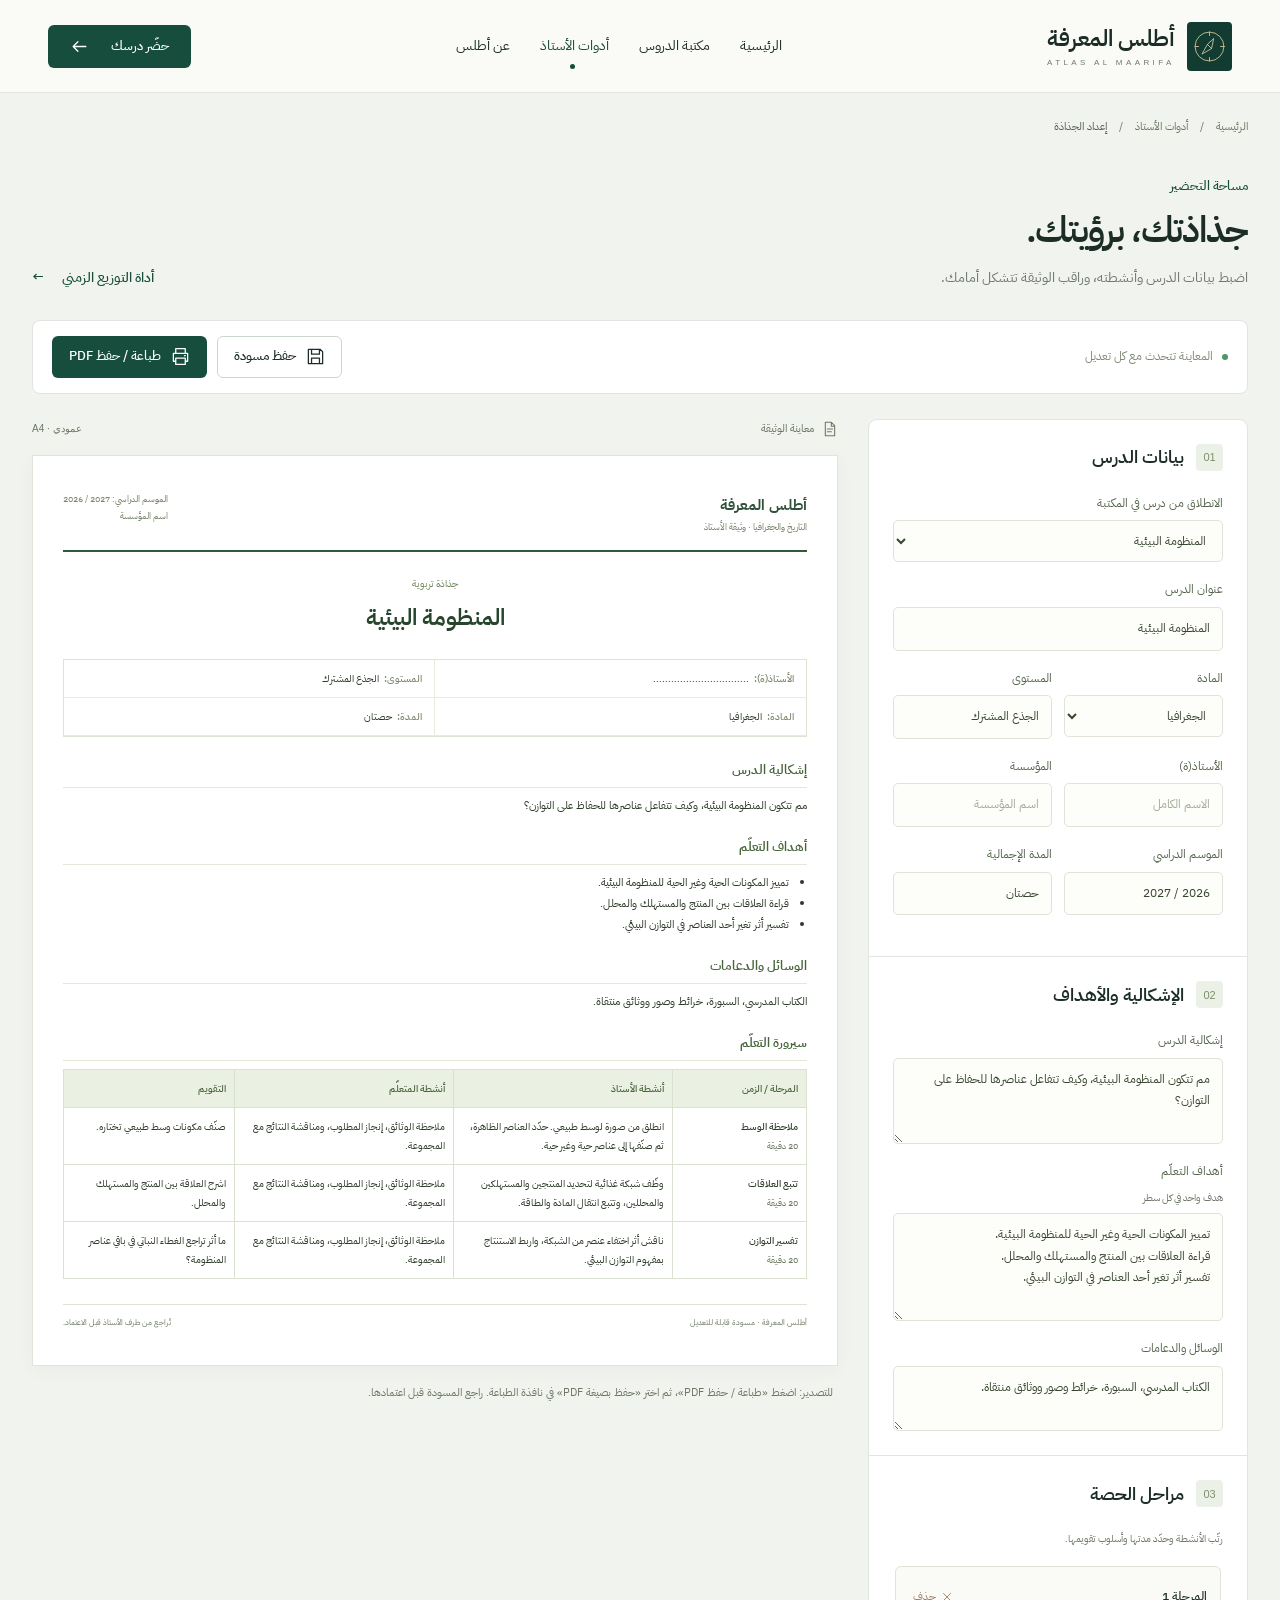
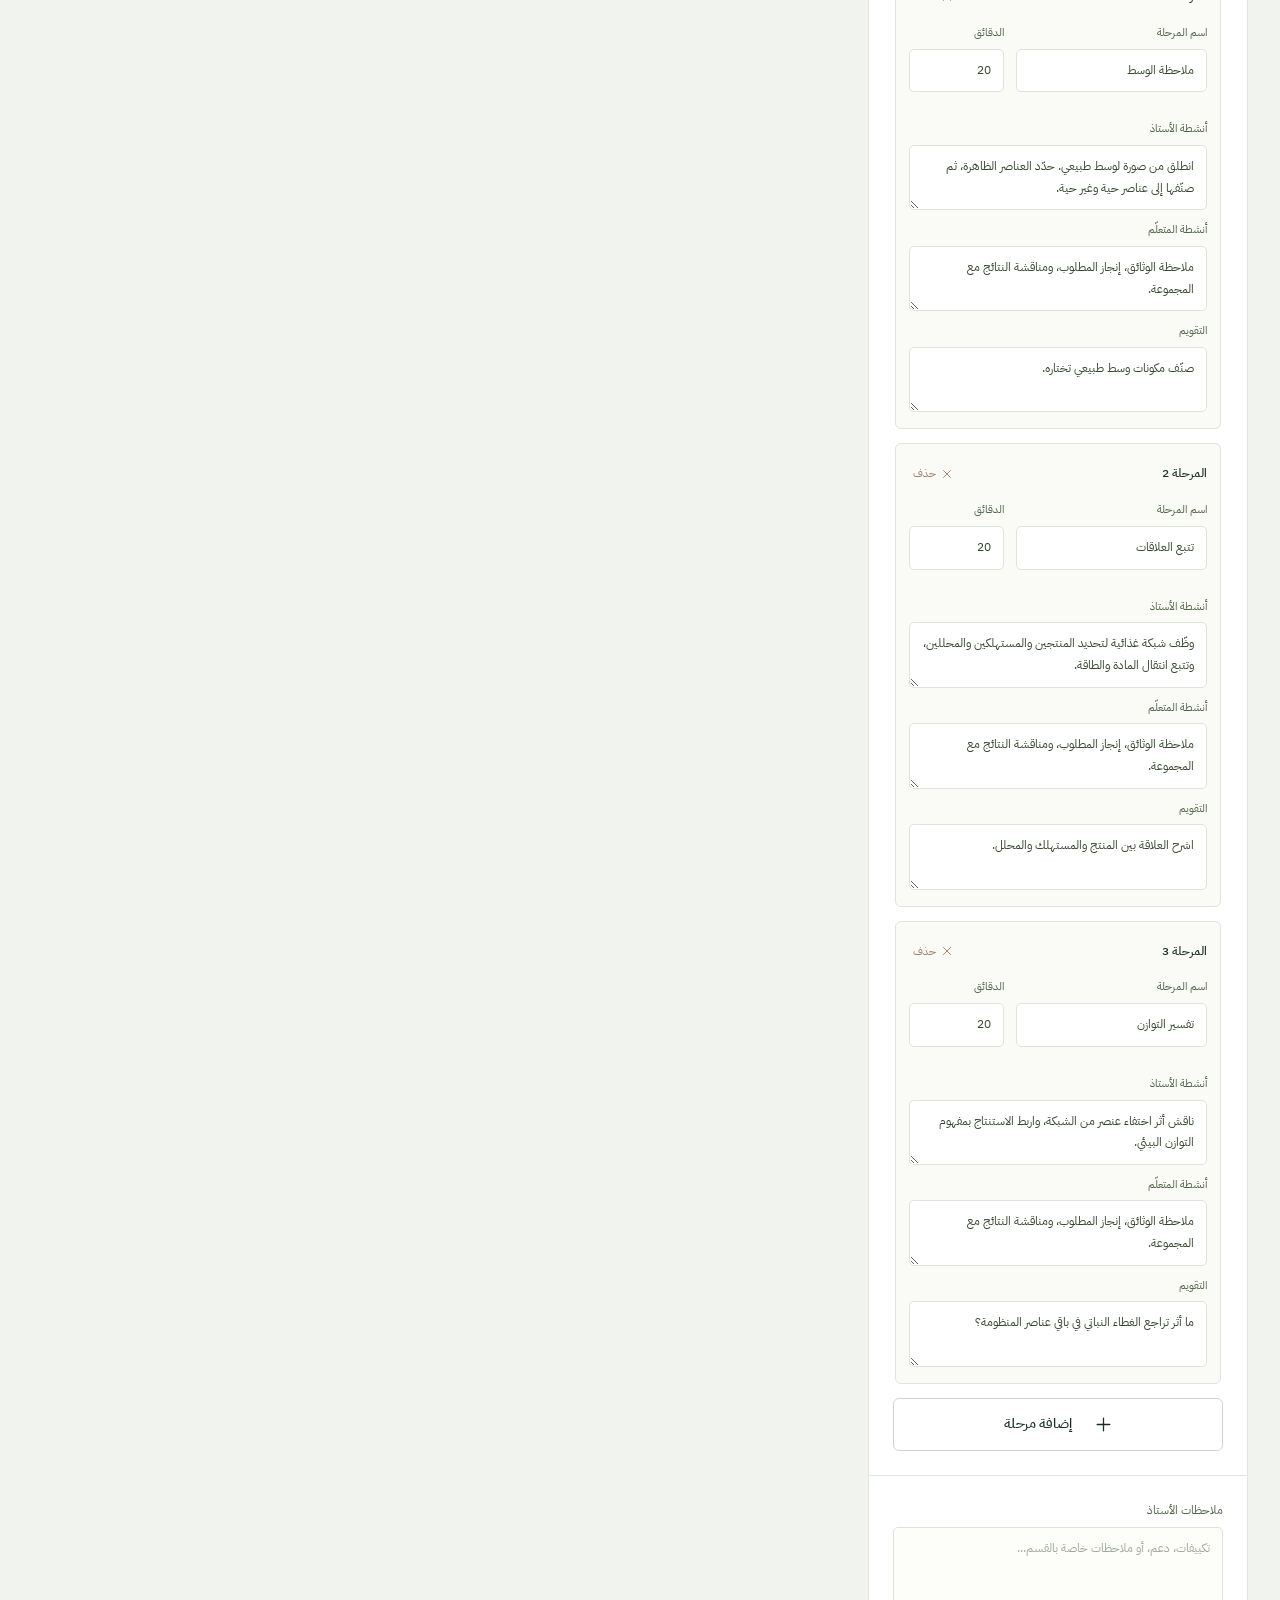
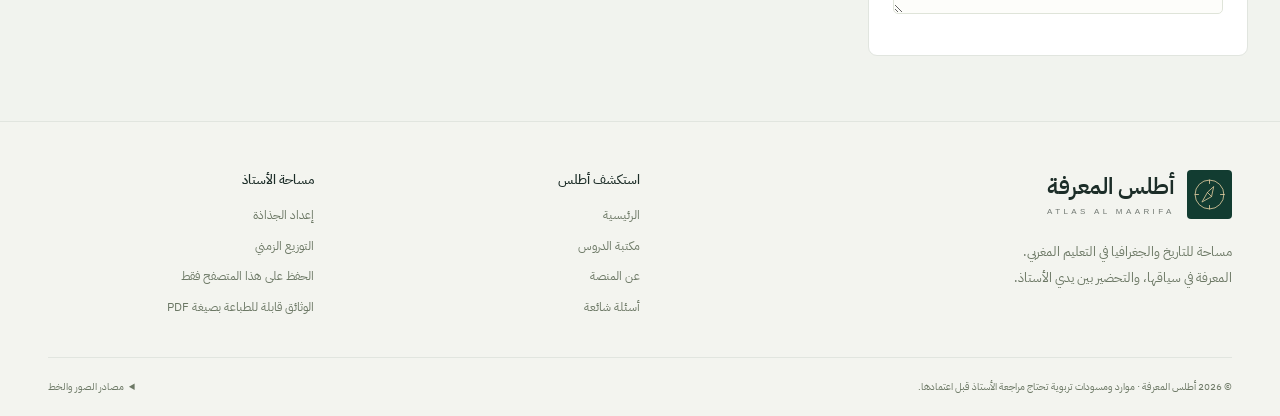
==== atlas-almaarifa/fiche.html @ 3ba86416 "Add Atlas Almaarifa history and geography teaching website Static Arabic (RTL) site for a Moroccan h" ====
<!doctype html><html lang="ar" dir="rtl"><head><meta charset="utf-8"><meta name="viewport" content="width=device-width,initial-scale=1"><title>إعداد الجذاذة — أطلس المعرفة</title><link rel="icon" href="assets/favicon.svg"><link rel="stylesheet" href="styles.css"><script src="data.js" defer></script><script src="app.js" defer></script><script src="studio.js" defer></script></head>
<body data-page="fiche" class="studio-body"><a class="skip-link" href="#main">تجاوز إلى المحتوى</a><header id="siteHeader"></header><main id="main" class="studio-main container">
<nav class="breadcrumbs" aria-label="مسار الصفحة"><a href="index.html">الرئيسية</a><span>/</span><span>أدوات الأستاذ</span><span>/</span><span>إعداد الجذاذة</span></nav>
<div class="studio-heading"><div><p class="eyebrow">مساحة التحضير</p><h1>جذاذتك، برؤيتك.</h1><p>اضبط بيانات الدرس وأنشطته، وراقب الوثيقة تتشكل أمامك.</p></div><a href="schedule.html" class="text-link">أداة التوزيع الزمني <span>←</span></a></div>
<div class="studio-toolbar"><span id="draftStatus"><span class="status-dot"></span> المعاينة تتحدث مع كل تعديل</span><div><button class="button compact outline" id="saveDraft"><svg><use href="assets/icons.svg#save"/></svg>حفظ مسودة</button><button class="button compact primary" id="printButton"><svg><use href="assets/icons.svg#print"/></svg>طباعة / حفظ PDF</button></div></div>
<div class="studio-layout">
<form id="ficheForm" class="editor-panel"><div class="editor-section"><div class="editor-title"><span>01</span><h2>بيانات الدرس</h2></div>
<label>الانطلاق من درس في المكتبة<select name="template" id="templateSelect"><option value="">جذاذة فارغة</option></select></label>
<label>عنوان الدرس<input name="title" required maxlength="180" placeholder="أدخل عنوان الدرس"></label>
<div class="form-columns"><label>المادة<select name="subject"><option>الجغرافيا</option><option>التاريخ</option><option>التربية على المواطنة</option></select></label><label>المستوى<input name="level" value="الجذع المشترك" maxlength="100"></label></div>
<div class="form-columns"><label>الأستاذ(ة)<input name="teacher" placeholder="الاسم الكامل" maxlength="100"></label><label>المؤسسة<input name="school" placeholder="اسم المؤسسة" maxlength="140"></label></div>
<div class="form-columns"><label>الموسم الدراسي<input name="year" value="2026 / 2027" maxlength="40"></label><label>المدة الإجمالية<input name="duration" value="حصتان" maxlength="60"></label></div></div>
<div class="editor-section"><div class="editor-title"><span>02</span><h2>الإشكالية والأهداف</h2></div><label>إشكالية الدرس<textarea name="problem" rows="3" maxlength="1500" placeholder="ما السؤال الذي ينطلق منه الدرس؟"></textarea></label><label>أهداف التعلّم <small>هدف واحد في كل سطر</small><textarea name="objectives" rows="4" maxlength="3000"></textarea></label><label>الوسائل والدعامات<textarea name="materials" rows="2" maxlength="1000">الكتاب المدرسي، السبورة، خرائط وصور ووثائق منتقاة.</textarea></label></div>
<div class="editor-section"><div class="editor-title"><span>03</span><h2>مراحل الحصة</h2></div><p class="field-help">رتّب الأنشطة وحدّد مدتها وأسلوب تقويمها.</p><div id="activitiesEditor"></div><button type="button" class="button outline full-width" id="addActivity"><svg><use href="assets/icons.svg#plus"/></svg>إضافة مرحلة</button></div>
<div class="editor-section"><label>ملاحظات الأستاذ<textarea name="notes" rows="3" maxlength="2000" placeholder="تكييفات، دعم، أو ملاحظات خاصة بالقسم..."></textarea></label><a href="#preview" class="text-link mobile-preview-link">الانتقال إلى المعاينة ↓</a></div>
</form>
<section class="preview-panel" id="preview" aria-label="معاينة الجذاذة"><div class="preview-label"><span><svg><use href="assets/icons.svg#document"/></svg>معاينة الوثيقة</span><b>A4 · عمودي</b></div><div class="paper-wrap"><article class="paper" id="printDocument"></article></div><p class="print-help">للتصدير: اضغط «طباعة / حفظ PDF»، ثم اختر «حفظ بصيغة PDF» في نافذة الطباعة. راجع المسودة قبل اعتمادها.</p></section>
</div></main><footer id="siteFooter"></footer><div id="toast" role="status" aria-live="polite"></div></body></html>
---- atlas-almaarifa/styles.css ----
@font-face{font-family:Plex;src:url("assets/arabic-regular.ttf") format("truetype");font-weight:400;font-display:swap}
@font-face{font-family:Plex;src:url("assets/arabic-medium.ttf") format("truetype");font-weight:500;font-display:swap}
@font-face{font-family:Plex;src:url("assets/arabic-semibold.ttf") format("truetype");font-weight:600;font-display:swap}
@font-face{font-family:Plex;src:url("assets/arabic-bold.ttf") format("truetype");font-weight:700;font-display:swap}
:root{--ink:#1c2d28;--green:#164d3d;--deep:#123c31;--muted:#717872;--line:#e1e5df;--cream:#faf9f5;--mint:#eaf1eb;--gold:#c8ae76;--radius:12px;--font:Plex,Tahoma,sans-serif}
*{box-sizing:border-box}html{scroll-behavior:smooth;scroll-padding-top:100px}body{margin:0;background:var(--cream);color:var(--ink);font-family:var(--font);font-size:16px;line-height:1.8;-webkit-font-smoothing:antialiased}
h1,h2,h3,h4,p,figure{margin:0}h1,h2,h3,h4{font-weight:600}h1{font-size:48px;line-height:1.4;letter-spacing:-1.3px}h2{font-size:38px;line-height:1.45;letter-spacing:-.8px}h3{font-size:23px;line-height:1.55}
a{color:inherit;text-decoration:none}button,input,select,textarea{font:inherit}button,a,input,select,textarea{-webkit-tap-highlight-color:transparent}button{cursor:pointer}button:disabled{opacity:.5;cursor:not-allowed}button{color:inherit}img{max-width:100%;display:block;object-fit:cover}svg{width:22px;height:22px;fill:none;stroke:currentColor;stroke-width:1.6;stroke-linecap:round;stroke-linejoin:round;flex-shrink:0}
:focus-visible{outline:3px solid #bf8c40;outline-offset:4px}[hidden]{display:none!important}::selection{background:#dce8cd;color:var(--ink)}
.container{width:min(1220px,calc(100% - 96px));margin-inline:auto}.section{padding-block:95px}.eyebrow{font-size:13px;font-weight:500;color:var(--green);margin-bottom:16px;display:flex;align-items:center;gap:10px}.small-line{width:26px;height:1px;background:var(--green)}
.muted{color:var(--muted)}.small{font-size:13px}.sr-only{position:absolute;width:1px;height:1px;overflow:hidden;clip:rect(0,0,0,0);white-space:nowrap}
.skip-link{position:fixed;top:-90px;right:12px;padding:12px 25px;background:var(--deep);color:white;z-index:200}.skip-link:focus{top:8px}
.announcement{background:var(--deep);color:#e7ece7;font-size:11px;letter-spacing:.1px}.announcement .container{display:flex;justify-content:space-between;padding-block:7px}
#siteHeader{background:rgba(250,249,245,.98);border-bottom:1px solid var(--line);position:relative;z-index:40}.header-inner{height:92px;display:flex;align-items:center;justify-content:space-between;gap:22px}
.brand{display:inline-flex;align-items:center;gap:12px;flex-shrink:0}.brand-mark{width:45px;height:49px;background:var(--deep);border-radius:4px;display:grid;place-items:center;color:#e1cca0}.brand-mark svg{width:33px;height:33px;stroke-width:1.2}.brand strong{font-size:23px;font-weight:600;display:block;line-height:1.5}.brand small{display:block;font-family:Arial,sans-serif;font-size:8px;letter-spacing:3.4px;font-weight:500;color:var(--muted)}
.nav-links{display:flex;align-items:center;gap:30px;font-size:14px}.nav-links>a{padding-block:33px;position:relative;transition:color .2s}.nav-links>a:hover,.nav-links>a[aria-current=page]{color:var(--green)}.nav-links>a[aria-current=page]:after{content:"";position:absolute;bottom:23px;width:5px;height:5px;right:50%;border-radius:50%;background:var(--green)}
.menu-toggle{display:none;border:0;background:transparent;padding:8px}.header-cta{font-size:13px!important;min-height:43px!important;padding:9px 21px!important}
.button{display:inline-flex;align-items:center;justify-content:center;gap:22px;padding:13px 24px;min-height:53px;border:1px solid transparent;border-radius:6px;font-weight:500;font-size:14px;line-height:1.6;transition:background .2s,transform .2s,border-color .2s}.button svg{width:19px;height:19px}.primary{background:var(--green);color:white}.primary:hover{background:#0e392c;transform:translateY(-2px)}.outline{border-color:#cdd6cd;background:transparent}.outline:hover{background:#ecf0e9;border-color:#7d9c8e}.light-button{background:#f4f0e3;color:var(--deep)}.light-button:hover{background:white}.button-row{display:flex;gap:12px;align-items:center;flex-wrap:wrap}.text-link{display:inline-flex;align-items:center;gap:18px;font-size:14px;font-weight:500;color:var(--green)}.text-link:hover{text-decoration:underline;text-underline-offset:6px}.compact{min-height:42px;padding:9px 16px;font-size:13px;gap:10px}.full-width{width:100%}
.hero{display:grid;grid-template-columns:1fr 1.03fr;gap:66px;align-items:center;padding-top:55px;padding-bottom:70px;min-height:690px}.hero-copy{padding-bottom:14px}.hero h1{font-size:clamp(46px,4.3vw,64px);font-weight:600;line-height:1.35;letter-spacing:-1.6px}.hero h1 span{color:var(--green)}.hero-description{font-size:17px;color:#68716a;line-height:1.95;margin-top:23px;margin-bottom:30px}.hero-topics{display:flex;align-items:center;gap:16px;margin-top:34px;font-size:11px;color:#6e786e}.hero-topics>span{display:flex;gap:6px;align-items:center;white-space:nowrap}.hero-topics svg{width:15px;height:15px}.hero-topics i{height:14px;width:1px;background:#d6dbd2}
.hero-visual{position:relative;min-width:0;margin-bottom:28px;padding-left:12px}.landscape{height:520px;position:relative;border-radius:80px 8px 8px 8px;overflow:hidden;background:#ddc4a2}.landscape>img{width:100%;height:100%;object-position:56% 50%}.landscape:after{content:"";position:absolute;inset:0;background:linear-gradient(0deg,rgba(16,36,30,.8),transparent 60%)}.photo-location{position:absolute;top:25px;right:25px;z-index:1;background:rgba(250,249,245,.9);color:var(--ink);padding:7px 12px;border-radius:4px;font-size:11px;display:flex;gap:7px;align-items:center}.photo-location svg{width:14px;height:14px}.vertical-caption{position:absolute;left:20px;top:95px;writing-mode:vertical-rl;font:9px Arial,sans-serif;letter-spacing:3px;color:#fff;z-index:1}.landscape figcaption{position:absolute;right:30px;bottom:64px;z-index:2;color:white}.landscape figcaption>span{font-size:12px;color:#e4e7d9}.landscape figcaption strong{display:block;font-size:28px;font-weight:500;margin-top:4px}.compass-mark{position:absolute;bottom:95px;left:24px;z-index:2;color:#e3cf9d;opacity:.85}.compass-mark svg{width:54px;height:54px;stroke-width:1}.floating-note{position:absolute;bottom:-34px;left:-22px;z-index:3;display:flex;gap:16px;padding:12px;background:#fff;border:1px solid #e4e5df;border-radius:9px;box-shadow:0 10px 35px #263e2914;transform:rotate(-3deg);transition:transform .25s;direction:ltr}.floating-note:hover{transform:rotate(0)}.floating-note>img{width:105px;height:111px;border-radius:4px}.floating-note>span{direction:rtl;padding:0 4px 0 8px;text-align:right}.floating-note small{font-size:9px;color:var(--muted)}.floating-note strong{display:block;font-size:16px;line-height:1.6;font-weight:500;margin:3px 0}.floating-note b{font-size:10px;font-weight:500;color:var(--green);display:flex;justify-content:space-between;gap:15px}.visual-index{position:absolute;right:0;bottom:-29px;font:9px Arial,sans-serif;letter-spacing:2px;color:#858a7d}
.path-strip{display:grid;grid-template-columns:repeat(3,1fr);border-top:1px solid var(--line);padding-block:29px;margin-bottom:28px}.path-strip>a{display:flex;align-items:center;gap:20px;padding-inline:25px;border-inline-start:1px solid var(--line)}.path-strip>a:first-child{padding-right:0}.path-strip>a:last-child{border:0;padding-left:0}.step-no{font:18px Georgia,serif;color:#91a090}.path-strip strong{display:block;font-size:14px;font-weight:500}.path-strip div>span{display:block;font-size:11px;color:var(--muted);margin-top:3px}.path-strip svg{width:17px;height:17px;margin-right:auto;color:var(--green);transition:transform .2s}.path-strip a:hover svg{transform:translate(-3px,-3px)}
.services-section{background:#f0f2ed;border-block:1px solid #e8ebe3}.section-heading{display:flex;align-items:end;justify-content:space-between;gap:35px;margin-bottom:40px}.section-heading .eyebrow{margin-bottom:12px}.section-intro{font-size:15px;color:var(--muted);max-width:420px;padding-bottom:5px;line-height:1.9}.services-grid{display:grid;grid-template-columns:repeat(3,1fr);gap:22px}.service-card{padding:28px 26px 20px;min-width:0;border-radius:10px;overflow:hidden;border:1px solid #dce3d8;transition:transform .25s,box-shadow .25s;display:flex;flex-direction:column}.service-card:hover{transform:translateY(-5px);box-shadow:0 12px 24px #1d392014}.mint{background:#e4ede3}.sand{background:#f2ecdd;border-color:#e6ddc9}.dark-service{background:#173f34;color:white;border-color:#173f34}.service-top{display:flex;justify-content:space-between;align-items:center;margin-bottom:21px}.icon-tile{width:41px;height:41px;border:1px solid #b8ccbb;border-radius:8px;display:grid;place-items:center}.icon-tile svg{width:21px;height:21px}.sand .icon-tile{border-color:#d7c8ab}.dark-service .icon-tile{border-color:#537369}.service-number{font-size:11px;color:#677b69}.sand .service-number{color:#8c7e5f}.dark-service .service-number{color:#aac1b4}.service-card h3{font-size:23px;margin-bottom:8px}.service-card>p{font-size:13px;color:#637266;line-height:1.95;margin-bottom:26px}.sand>p{color:#81775f}.dark-service>p{color:#bdccc1}
.mini-document,.mini-calendar{background:#fffef9;border-radius:7px 7px 0 0;padding:18px 17px 12px;margin:0 8px;height:188px;box-shadow:0 5px 20px #1c35200c;overflow:hidden;font-size:9px;transform:rotate(-2deg);transform-origin:bottom;transition:transform .3s}.service-card:hover .mini-document,.service-card:hover .mini-calendar{transform:rotate(0)}.mini-doc-head{display:flex;align-items:center;justify-content:space-between;border-bottom:2px solid #2d6150;padding-bottom:10px;margin-bottom:10px}.mini-doc-head b{font-size:11px}.mini-doc-head span{font-size:7px;color:#8b9388}.mini-pills{display:flex;gap:8px;margin:10px 0}.mini-pills i{background:#eff3ec;padding:4px 8px;border-radius:2px;font-style:normal;color:#6c7c6d;flex:1}.mini-table{display:grid;grid-template-columns:1fr 1.5fr .7fr;gap:1px;background:#e4e9e1;border:1px solid #e4e9e1;font-size:7px}.mini-table>*{padding:6px 4px;background:white;font-weight:400}.mini-table>b{background:#eff3ec}.mini-table i:after{content:"";display:block;height:3px;background:#e9ece5;margin-top:4px}.mini-calendar{transform:rotate(2deg);font-size:9px}.mini-calendar>div:first-child{display:flex;justify-content:space-between;border-bottom:1px solid #e9e4d6;padding-bottom:10px;margin-bottom:10px}.mini-calendar>div:first-child span{color:#8c8577}.calendar-columns{display:grid;grid-template-columns:28px 1fr 1fr;gap:5px;font-size:7px;text-align:center}.calendar-columns>*{padding:4px 0;font-style:normal;font-weight:400}.calendar-columns>i{background:#f1eddf;color:#827553;border-radius:3px}.calendar-columns .cal-teal{grid-column:span 2;background:#e4eee3;color:#42714f}.calendar-columns .cal-holiday{grid-column:span 2;background:#eae9e2;color:#7a7b70}.service-link{border-top:1px solid #c4d4c5;margin-top:20px;padding-top:16px;display:flex;align-items:center;justify-content:space-between;font-size:13px;font-weight:500}.sand .service-link{border-color:#d9d0bb}.dark-service .service-link{border-color:#48695a}.circle-arrow{border:1px solid #b8ccba;width:31px;height:31px;border-radius:50%;display:grid;place-items:center;font-size:18px;font-family:Arial,sans-serif}.sand .circle-arrow{border-color:#c9bea2}.dark-service .circle-arrow{border-color:#6a8978}.mini-library{height:188px;position:relative;border-radius:7px;overflow:hidden;margin-inline:4px}.mini-library>img{width:100%;height:100%;filter:brightness(.55)}.mini-library>div{position:absolute;bottom:18px;right:18px}.mini-library small{font-size:9px;color:#eadfc4}.mini-library b{display:block;font-weight:500;font-size:23px;line-height:1.5}
.featured-toolbar,.library-toolbar{display:flex;align-items:center;justify-content:space-between;gap:20px;margin-bottom:28px}.filter-tabs{display:flex;gap:6px;flex-wrap:wrap}.filter-tabs button{background:none;border:1px solid transparent;border-radius:5px;padding:8px 18px;font-size:13px;transition:background .2s}.filter-tabs button:hover{background:#edf0e8}.filter-tabs button.active{background:var(--green);color:white}.lesson-grid{display:grid;grid-template-columns:repeat(3,minmax(0,1fr));gap:25px}.lesson-card{border:1px solid #e0e5dd;border-radius:10px;background:#fff;overflow:hidden;display:flex;flex-direction:column;transition:transform .25s,box-shadow .25s}.lesson-card:hover{transform:translateY(-5px);box-shadow:0 10px 26px #293f2710}.lesson-card-image{height:213px;position:relative;overflow:hidden;background:#d9e2d8}.lesson-card-image img{height:100%;width:100%;transition:transform .6s}.lesson-card:hover img{transform:scale(1.045)}.subject-badge{position:absolute;right:16px;top:16px;font-size:11px;padding:4px 12px;background:#fffdf5;color:var(--green);border-radius:4px}.lesson-card-body{padding:23px 23px 18px;display:flex;flex-direction:column;flex:1}.lesson-card .card-level{font-size:11px;color:#8b9188;display:flex;align-items:center;gap:6px;margin-bottom:8px}.card-level svg{width:13px;height:13px}.lesson-card h3{font-size:21px;line-height:1.5;min-height:63px;font-weight:500}.lesson-card p{color:#7b8278;font-size:13px;line-height:1.9;margin-top:11px;flex:1}.card-bottom{display:flex;align-items:center;justify-content:space-between;border-top:1px solid #edf0e9;margin-top:20px;padding-top:14px;font-size:12px;color:var(--green)}.card-bottom>span:first-child{display:flex;gap:6px;align-items:center;color:#8b9087;font-size:11px}.card-bottom svg{width:15px;height:15px}.card-bottom b{font-weight:500;display:flex;gap:12px;align-items:center}
.about-section{display:grid;grid-template-columns:1fr 1.04fr;gap:80px;align-items:center;border-block:1px solid var(--line);padding-block:65px}.about-image{height:490px;border-radius:8px;overflow:hidden;position:relative}.about-image img{width:100%;height:100%}.about-image:after{position:absolute;inset:0;content:"";background:linear-gradient(0deg,#143b30b3,transparent 50%)}.about-image>span{position:absolute;bottom:25px;right:30px;color:#fff;z-index:1;font-size:22px}.about-copy>p:not(.eyebrow){margin-top:20px;font-size:15px;color:var(--muted);line-height:2;max-width:440px}.about-points{margin-top:24px}.about-points>div{display:flex;gap:20px;align-items:center;border-top:1px solid var(--line);padding:16px 0}.about-points>div:last-child{padding-bottom:0}.about-points>div>span{font:14px Georgia,serif;color:#9aa78f}.about-points p{font-size:12px;color:var(--muted)}.about-points strong{display:block;color:var(--ink);font-weight:500;font-size:14px;margin-bottom:2px}
.faq-section{display:grid;grid-template-columns:.8fr 1.2fr;gap:90px}.faq-section h2{font-size:34px}.faq-section>div>p.muted{margin-top:18px;font-size:14px}.faq-list details{border-bottom:1px solid var(--line)}.faq-list details:first-child{border-top:1px solid var(--line)}.faq-list summary{list-style:none;cursor:pointer;font-size:15px;font-weight:500;padding:21px 0;display:flex;align-items:center;justify-content:space-between;gap:20px}.faq-list summary::-webkit-details-marker{display:none}.faq-list summary>span{font:22px Arial,sans-serif;font-weight:300;color:var(--green);transition:transform .2s}.faq-list details[open] summary>span{transform:rotate(45deg)}.faq-list details>p{font-size:13px;color:var(--muted);padding-bottom:22px;line-height:2}
.closing{position:relative;isolation:isolate;background:var(--deep);border-radius:10px;padding:46px 52px;color:#fff;display:flex;align-items:center;justify-content:space-between;gap:30px;overflow:hidden;margin-bottom:80px}.closing .eyebrow{color:#c5d7bd;font-size:12px;margin-bottom:10px}.closing h2{font-size:32px}.closing p:not(.eyebrow){font-size:14px;color:#bdd0c2;margin-top:9px}.closing .button{flex-shrink:0}.closing-compass{position:absolute;width:300px;height:300px;left:90px;top:-80px;z-index:-1;opacity:.08;stroke-width:.5}
#siteFooter{border-top:1px solid var(--line);padding-top:48px;background:#f3f4ef}.footer-main{display:grid;grid-template-columns:2fr 1fr 1fr;gap:60px;padding-bottom:38px}.footer-main>div:first-child>p{font-size:13px;color:#7b8277;margin-top:18px;max-width:320px;line-height:2}.footer-links{display:flex;flex-direction:column;align-items:flex-start;gap:9px;font-size:12px;color:#747d70}.footer-links h3{font-size:13px;color:var(--ink);margin-bottom:6px;font-weight:500}.footer-links a:hover{color:var(--green);text-decoration:underline}.footer-bottom{display:flex;justify-content:space-between;align-items:start;gap:25px;border-top:1px solid var(--line);padding-block:20px;font-size:10px;color:#8a9184}.credits summary{cursor:pointer}.credits div{display:grid;gap:4px;margin-top:10px}.credits a{text-decoration:underline}.footer-note{max-width:490px}
.breadcrumbs{display:flex;gap:12px;align-items:center;flex-wrap:wrap;font-size:11px;color:#8c9588;padding-block:24px}.breadcrumbs a:hover{color:var(--green)}.breadcrumbs>span:last-child{color:#526452}.library-intro{background:#edf2e9;padding-bottom:45px}.library-intro h1{font-size:44px}.library-intro .section-heading{align-items:center;margin-top:22px;margin-bottom:25px}.library-intro .section-heading p:not(.eyebrow){font-size:15px;color:var(--muted);margin-top:13px}.library-globe{width:115px;height:115px;color:#a3b59c;stroke-width:.6;margin-left:35px}.library-search{display:flex;align-items:center;gap:17px;padding:8px 17px 8px 8px;border:1px solid #d8e0d2;background:white;border-radius:8px;max-width:780px}.library-search>svg{color:#90a08b}.library-search>input{border:0;outline:0;background:none;min-width:0;flex:1;font-size:14px;padding:9px}.library-search:focus-within{border-color:var(--green);box-shadow:0 0 0 3px #164d3d10}.library-search .button{padding:10px 30px;min-height:44px}
.library-content{padding-block:42px 70px}.library-toolbar{border-bottom:1px solid var(--line);padding-bottom:22px;margin-bottom:20px}.level-filter select{padding:8px 12px;background:#fff;border:1px solid var(--line);border-radius:5px;font-size:12px;min-width:170px}.result-meta{display:flex;justify-content:space-between;font-size:11px;color:var(--muted);margin-bottom:22px}.resource-notice{margin-top:38px;padding:20px 23px;background:#eef1e9;border:1px solid #e0e7d8;border-radius:7px;display:flex;gap:15px;font-size:12px;color:#74816b;line-height:2}.resource-notice svg{color:#718863;margin-top:4px}.resource-notice strong{display:block;font-weight:500;color:#4d6543}.empty-state{text-align:center;padding:80px 25px}.empty-state>svg{width:45px;height:45px;color:#9cad91}.empty-state h2{font-size:25px;margin-top:17px}.empty-state p{color:var(--muted);font-size:14px;margin-block:12px 25px}
.lesson-page{padding-bottom:50px}.lesson-hero{display:grid;grid-template-columns:1fr 1fr;gap:60px;align-items:center;padding-block:28px 55px}.lesson-hero h1{font-size:40px;line-height:1.5;margin-block:14px}.lesson-meta{display:flex;gap:12px;flex-wrap:wrap;font-size:12px;color:#77866e}.inline-badge{background:#e8efdf;padding:4px 12px;border-radius:4px;color:var(--green)}.lesson-hero p{font-size:15px;color:var(--muted);line-height:2;margin-bottom:24px}.lesson-cover{position:relative;height:365px}.lesson-cover>img{width:100%;height:100%;border-radius:9px}.lesson-cover figcaption{position:absolute;bottom:14px;left:14px;background:#fff9;border-radius:3px;padding:3px 10px;font-size:10px}.lesson-layout{display:grid;grid-template-columns:245px 1fr;gap:50px;border-top:1px solid var(--line);padding-block:40px}.lesson-sidebar{position:sticky;top:25px;align-self:start;border:1px solid var(--line);border-radius:8px;padding:22px}.lesson-sidebar h3{font-size:15px;margin-bottom:15px}.lesson-sidebar a{display:flex;gap:15px;font-size:12px;color:#76836c;padding-block:10px;border-bottom:1px solid #e8ece3}.lesson-sidebar a:hover{color:var(--green)}.lesson-sidebar a:last-child{border-bottom:0}.lesson-body section{scroll-margin-top:30px;margin-bottom:40px}.lesson-body h2{font-size:25px;margin-bottom:18px}.question-box{padding:25px 30px;background:#eaf0e4;border-radius:7px;font-size:20px;line-height:1.9;font-weight:500}.objectives-list{list-style:none;padding:0;display:grid;gap:12px}.objectives-list li{display:flex;align-items:start;gap:12px;font-size:15px;color:#68785e}.objectives-list svg{width:18px;height:18px;color:var(--green);margin-top:5px}.learning-step{padding:22px 0;border-top:1px solid var(--line);display:flex;gap:22px}.learning-step>span{font:24px Georgia,serif;color:#b7c1aa}.learning-step h3{font-size:18px;margin-bottom:5px}.learning-step p{color:var(--muted);font-size:14px;line-height:2}.assessment-list{padding-right:22px;color:#66755c;line-height:2.5;font-size:14px}.lesson-action{padding:25px;background:#173f34;border-radius:7px;color:#fff;display:flex;align-items:center;justify-content:space-between;gap:20px}.lesson-action h3{font-size:20px}.lesson-action p{font-size:12px;color:#b8cbb5}.related-section{border-top:1px solid var(--line);padding-top:45px}.related-section h2{font-size:29px}
.studio-body{background:#f1f3ee}.studio-body #siteHeader{background:#fafbf7}.studio-main{width:min(1370px,calc(100% - 64px));padding-bottom:65px}.studio-heading{display:flex;justify-content:space-between;align-items:end;gap:30px;margin-block:13px 30px}.studio-heading h1{font-size:36px}.studio-heading p:not(.eyebrow){font-size:14px;color:var(--muted);margin-top:9px}.studio-heading .eyebrow{margin-bottom:8px}.studio-toolbar{display:flex;justify-content:space-between;align-items:center;gap:20px;padding:15px 19px;background:#fff;border:1px solid var(--line);border-radius:8px;margin-bottom:25px}.studio-toolbar>span{font-size:12px;color:#7c8973}.studio-toolbar>div{display:flex;gap:10px}.status-dot{width:6px;height:6px;display:inline-block;background:#4d9767;border-radius:50%;margin-left:6px}.studio-layout{display:grid;grid-template-columns:380px minmax(0,1fr);gap:30px;align-items:start}.editor-panel{background:#fff;border:1px solid var(--line);border-radius:9px;overflow:hidden}.editor-section{padding:24px;border-bottom:1px solid var(--line)}.editor-section:last-child{border:0}.editor-title{display:flex;align-items:center;gap:12px;margin-bottom:22px}.editor-title>span{width:27px;height:27px;background:#ecf1e8;border-radius:4px;color:#7b8f6c;display:grid;place-items:center;font:11px Arial,sans-serif}.editor-title h2{font-size:18px;letter-spacing:0}.editor-panel label{display:flex;flex-direction:column;gap:6px;font-size:12px;color:#53654b;margin-bottom:17px}.editor-panel label:last-child{margin-bottom:0}.editor-panel input,.editor-panel textarea,.editor-panel select{width:100%;padding:10px 12px;background:#fdfdfa;border:1px solid #dfe4d9;border-radius:5px;color:#36452e;font-size:12px;line-height:1.8;outline:0}.editor-panel textarea{resize:vertical;min-height:60px}.editor-panel input:focus,.editor-panel textarea:focus,.editor-panel select:focus{border-color:#7e9d6c;box-shadow:0 0 0 3px #164d3d08}.editor-panel input::placeholder,.editor-panel textarea::placeholder{color:#a1aa99}.editor-panel small{font-size:10px;color:#8c9784;font-weight:400}.form-columns{display:grid;grid-template-columns:1fr 1fr;gap:12px;margin-bottom:17px}.form-columns>label{margin-bottom:0}.field-help{font-size:10px;line-height:1.9;color:#8b9582;margin-bottom:18px}
.activity-editor{padding:16px 13px;border:1px solid #dfe5d8;background:#fafbf7;border-radius:6px;margin-bottom:14px}.activity-editor-head{display:flex;align-items:center;justify-content:space-between;margin-bottom:12px}.activity-editor-head>strong{font-size:12px;font-weight:500}.activity-remove{border:0;background:transparent;color:#a17d69;display:flex;align-items:center;padding:4px;font-size:11px;gap:4px}.activity-remove svg{width:14px;height:14px}.activity-editor label{font-size:11px;margin-bottom:10px}.activity-editor .form-columns{grid-template-columns:1.6fr .8fr}.activity-editor input,.activity-editor textarea{background:white}.preview-panel{min-width:0}.preview-label{display:flex;align-items:center;justify-content:space-between;margin-bottom:16px;font-size:11px;color:#8c9785}.preview-label>span{display:flex;align-items:center;gap:8px}.preview-label svg{width:16px;height:16px}.preview-label b{font:10px Arial,sans-serif;font-weight:400;direction:ltr}.paper-wrap{box-shadow:0 4px 18px #24361e09;border:1px solid #dfe5d8;overflow:auto;background:white}.paper{background:white;padding:35px 30px;min-height:900px;font-size:12px;line-height:1.9;overflow-wrap:anywhere;color:#2c3b28}.paper .paper-header{display:flex;justify-content:space-between;gap:15px;font-size:9px;color:#78866c;border-bottom:2px solid #305b3a;padding-bottom:14px;margin-bottom:22px}.paper-header strong{font-size:15px;color:#315239;display:block}.paper-header span{display:block}.paper .paper-kicker{text-align:center;color:#6f875e;font-size:10px}.paper h2{text-align:center;font-size:23px;line-height:1.6;margin-block:7px 22px;letter-spacing:0;color:#26452c}.paper-info{display:grid;grid-template-columns:1fr 1fr;gap:0;margin-bottom:23px;border:1px solid #dce4d4}.paper-info>div{padding:9px 12px;font-size:10px;display:flex;gap:5px;border-bottom:1px solid #e7ece1}.paper-info>div:nth-child(even){border-right:1px solid #e7ece1}.paper-info b{font-weight:500;color:#7c8a6e;white-space:nowrap}.paper h3{font-size:13px;letter-spacing:0;padding-bottom:7px;border-bottom:1px solid #e3e8da;margin-bottom:8px;color:#47643a}.paper section{margin-bottom:20px}.paper p{font-size:11px;white-space:pre-line}.paper ul{margin-block:0;padding-right:18px;font-size:11px}.paper table{border-collapse:collapse;width:100%;table-layout:fixed;font-size:10px}.paper th,.paper td{border:1px solid #d9e2cf;padding:9px 8px;text-align:right;vertical-align:top;white-space:pre-line;overflow-wrap:anywhere}.paper th{font-weight:500;background:#eaf0e2;color:#47643a}.paper th:first-child{width:18%}.paper th:last-child{width:23%}.paper td strong{font-weight:500;display:block}.paper td small{font-size:9px;color:#91a080}.paper-footer{border-top:1px solid #dce4d3;margin-top:25px;padding-top:10px;color:#96a18b;font-size:8px;display:flex;justify-content:space-between;gap:20px}.print-help{font-size:11px;color:#8c9782;line-height:2;padding:16px 5px}.schedule-summary{background:#e4eddd;border:1px solid #d4e0cb;padding:12px 16px;border-radius:6px;font-size:11px;color:#607551;margin-bottom:15px}.schedule-summary.warning{background:#f4ead6;border-color:#e5d5af;color:#8e6d33}.schedule-paper th:first-child{width:10%}.schedule-paper th:nth-child(2){width:26%}.schedule-paper th:last-child{width:13%}.holiday-row td{background:#f4f2e9;color:#8e896b}.schedule-paper .free-week{color:#9aa28c}.mobile-preview-link{display:none}#toast{position:fixed;bottom:25px;left:50%;transform:translate(-50%,15px);z-index:100;background:var(--deep);color:#fff;font-size:13px;padding:12px 25px;border-radius:7px;max-width:calc(100vw - 35px);box-shadow:0 5px 25px #0002;opacity:0;pointer-events:none;transition:opacity .2s,transform .2s}#toast.show{opacity:1;transform:translate(-50%,0)}
.lesson-card .card-level,.card-bottom>span:first-child,.result-meta,.footer-bottom,.footer-main>div:first-child>p,.footer-links,.editor-panel small,.field-help,.print-help,.preview-label,.breadcrumbs{color:#6c7865}
.lesson-card p{color:#68735f}.paper-footer,.paper td small,.paper .free-week{color:#6e7b62}
@media(min-width:1600px){.hero{gap:100px}.container{max-width:1280px}.studio-main{max-width:1390px}}
@media(max-width:1100px){.container{width:calc(100% - 64px)}.nav-links{gap:20px;font-size:12px}.hero{gap:40px}.hero h1{font-size:49px}.hero-description{font-size:15px}.landscape{height:490px}.hero-topics{gap:9px}.hero-topics>span{font-size:10px}.floating-note{left:-14px}.services-grid{gap:15px}.service-card{padding-inline:21px}.service-card h3{font-size:20px}.service-card>p{font-size:12px}.service-card>p br{display:none}.path-strip>a{padding-inline:16px;gap:13px}.path-strip strong{font-size:13px}.path-strip div>span{font-size:10px}.about-section{gap:45px}.studio-layout{grid-template-columns:340px minmax(0,1fr);gap:22px}.paper{padding-inline:22px}.lesson-hero{gap:35px}.lesson-hero h1{font-size:33px}}
@media(max-width:900px){.header-inner{height:80px}.nav-links{gap:15px}.header-cta{display:none}.hero{gap:30px;min-height:600px;padding-top:45px;padding-bottom:60px}.hero h1{font-size:43px}.hero-description{font-size:14px}.hero .button{padding:12px 16px;gap:12px;font-size:12px}.hero-topics{flex-wrap:wrap}.hero-topics i{display:none}.landscape{height:430px}.landscape figcaption{right:23px;bottom:75px}.landscape figcaption strong{font-size:23px}.compass-mark{display:none}.floating-note{bottom:-24px;left:-10px;padding:10px;gap:11px}.floating-note>img{width:85px;height:100px}.floating-note strong{font-size:14px}.visual-index{display:none}.path-strip{margin-bottom:15px}.path-strip>a{gap:10px}.path-strip div>span{display:none}.path-strip strong{font-size:12px}.section{padding-block:70px}h2{font-size:31px}.section-intro{font-size:13px}.service-card{padding:22px 18px 18px}.service-card h3{font-size:18px}.service-number{font-size:9px}.mini-document,.mini-calendar{margin:0;padding:14px 10px}.mini-library{margin:0}.service-link{font-size:12px}.lesson-grid{gap:18px}.lesson-card-image{height:170px}.lesson-card-body{padding:20px 17px 15px}.lesson-card h3{font-size:18px;min-height:54px}.lesson-card p{font-size:11px}.card-bottom>span:first-child{font-size:10px}.card-bottom b{font-size:11px;gap:7px}.featured-toolbar>.small{display:none}.about-image{height:460px}.about-copy>p:not(.eyebrow){font-size:13px}.faq-section{gap:45px}.faq-list summary{font-size:13px}.closing{padding:35px}.closing h2{font-size:28px}.closing p:not(.eyebrow){font-size:12px}.closing .button{font-size:12px;padding:12px 18px;gap:15px}.studio-layout{grid-template-columns:1fr}.editor-panel{display:grid;grid-template-columns:1fr 1fr;align-items:start}.editor-section:nth-child(2){border-right:1px solid var(--line)}.preview-panel{margin-top:10px}.paper-wrap{max-width:790px;margin-inline:auto}.paper{min-height:1000px;padding:40px}.preview-label{max-width:790px;margin-inline:auto}.mobile-preview-link{display:inline-flex;font-size:12px}.lesson-layout{grid-template-columns:200px 1fr;gap:30px}.lesson-hero h1{font-size:30px}.lesson-cover{height:315px}.lesson-action{flex-direction:column;align-items:start}.footer-main{gap:35px}}
@media(max-width:680px){.container,.studio-main{width:calc(100% - 40px)}.announcement .container{justify-content:center;font-size:10px;padding-block:6px}.announcement .container>span:last-child{display:none}.header-inner{height:76px;gap:15px}.brand-mark{width:38px;height:42px}.brand-mark svg{width:29px;height:29px}.brand{gap:10px}.brand strong{font-size:21px}.brand small{font-size:7px;letter-spacing:3px}.menu-toggle{display:flex}.nav-links{position:absolute;right:0;left:0;top:100%;background:#faf9f5;box-shadow:0 15px 25px #233e2412;border-bottom:1px solid var(--line);padding:15px 20px;display:none;flex-direction:column;align-items:stretch;gap:0}.nav-links.open{display:flex}.nav-links>a{padding:12px;font-size:14px;border-radius:5px}.nav-links>a:hover{background:#edf1e7}.nav-links>a[aria-current=page]:after{right:auto;left:12px;bottom:23px}.hero{display:flex;flex-direction:column;gap:40px;padding-block:40px 55px;align-items:stretch}.hero-copy{padding:0}.hero .eyebrow{font-size:12px;margin-bottom:17px}.hero h1{font-size:48px;line-height:1.36;letter-spacing:-1.1px}.hero-description{font-size:15px;line-height:1.95;margin-top:20px;margin-bottom:26px}.hero .button{min-height:50px;padding:12px 19px;font-size:13px;gap:17px}.hero-topics{gap:19px;margin-top:25px}.hero-topics>span{font-size:10px;gap:5px}.hero-visual{padding:0;margin-bottom:25px}.landscape{height:390px;border-radius:65px 7px 7px 7px}.landscape>img{object-position:50% 65%}.landscape figcaption{bottom:60px}.landscape figcaption strong{font-size:26px}.vertical-caption{font-size:8px;left:15px}.photo-location{top:20px;right:20px;font-size:10px;padding:6px 10px}.floating-note{left:13px;bottom:-31px;gap:13px;padding:11px;transform:rotate(-3deg)}.floating-note>img{width:85px;height:96px}.floating-note strong{font-size:14px}.floating-note small{font-size:8px}.floating-note b{font-size:9px}.path-strip{grid-template-columns:1fr;padding:0;margin-bottom:30px}.path-strip>a{padding:19px 0!important;border-inline-start:0;border-bottom:1px solid var(--line);gap:20px}.path-strip>a:last-child{border-bottom:1px solid var(--line)}.path-strip strong{font-size:14px}.path-strip div>span{display:block;font-size:11px}.step-no{font-size:16px}.path-strip svg{width:18px;height:18px}.section{padding-block:55px}h2{font-size:30px;letter-spacing:-.5px}.section-heading{align-items:start;flex-direction:column;gap:20px;margin-bottom:30px}.section-heading .eyebrow{font-size:12px;margin-bottom:10px}.section-intro{font-size:14px}.services-grid{grid-template-columns:1fr;gap:20px}.service-card{padding:26px 26px 20px}.service-top{margin-bottom:18px}.service-card h3{font-size:25px}.service-card>p{font-size:14px;margin-bottom:22px}.service-number{font-size:11px}.mini-document,.mini-calendar{max-width:300px;width:95%;margin-inline:auto;height:190px;padding:18px}.mini-library{height:190px;max-width:300px;width:95%;margin-inline:auto}.service-link{font-size:14px}.mini-doc-head b{font-size:12px}.mini-table{font-size:8px}.featured-toolbar{margin-bottom:25px}.filter-tabs{gap:3px}.filter-tabs button{padding:7px 14px;font-size:12px}.lesson-grid{grid-template-columns:1fr;gap:24px}.lesson-card-image{height:225px}.lesson-card-body{padding:23px}.lesson-card h3{font-size:24px;min-height:0}.lesson-card p{font-size:14px}.card-level{font-size:12px!important}.card-bottom b{font-size:13px;gap:15px}.card-bottom>span:first-child{font-size:11px}.about-section{grid-template-columns:1fr;gap:35px;padding-block:0 40px;border-top:0}.about-image{height:330px;order:2}.about-copy{order:1}.about-copy>p:not(.eyebrow){font-size:14px}.about-points{margin-top:25px}.about-points p{font-size:12px}.about-image>span{font-size:24px;bottom:25px;right:25px}.faq-section{grid-template-columns:1fr;gap:25px}.faq-section h2{font-size:30px}.faq-section>div>p.muted{margin-top:10px;font-size:13px}.faq-list summary{font-size:14px;padding:19px 0}.faq-list details>p{font-size:13px}.closing{flex-direction:column;align-items:start;padding:32px 27px;margin-bottom:50px;gap:24px}.closing h2{font-size:27px}.closing p:not(.eyebrow){font-size:13px;line-height:1.9}.closing .button{font-size:13px;min-height:48px;padding-inline:22px}.closing-compass{left:-70px;top:40px;width:230px;height:230px}#siteFooter{padding-top:35px}.footer-main{grid-template-columns:1fr 1fr;gap:30px}.footer-main>div:first-child{grid-column:span 2}.footer-main>div:first-child>p{font-size:12px;max-width:310px}.footer-bottom{flex-direction:column;gap:13px;font-size:10px}.desktop-only{display:none}.breadcrumbs{font-size:10px;gap:8px;padding-block:20px}.library-intro{padding-bottom:30px}.library-intro .section-heading{margin-top:10px;gap:0}.library-intro h1{font-size:34px}.library-intro .section-heading p:not(.eyebrow){font-size:13px}.library-globe{display:none}.library-search{gap:10px;padding:6px 12px 6px 6px}.library-search>svg{width:18px;height:18px}.library-search>input{font-size:12px;padding:7px 0}.library-search .button{padding:9px 16px;min-height:40px;font-size:12px}.library-content{padding-top:30px;padding-bottom:40px}.library-toolbar{flex-direction:column;align-items:stretch;gap:15px;padding-bottom:18px}.level-filter select{width:100%;padding:11px}.library-toolbar .filter-tabs button{padding:7px 11px}.result-meta{font-size:10px}.resource-notice{font-size:11px;padding:18px;gap:10px}.resource-notice svg{width:18px;height:18px}.lesson-hero{grid-template-columns:1fr;gap:30px;padding-top:12px;padding-bottom:32px}.lesson-hero h1{font-size:34px;margin-block:18px}.lesson-hero p{font-size:14px}.lesson-cover{height:260px}.lesson-layout{display:flex;flex-direction:column;gap:30px;padding-top:25px}.lesson-sidebar{position:static;padding:15px 20px}.lesson-sidebar h3{margin-bottom:5px;font-size:13px}.lesson-sidebar nav{display:flex;flex-wrap:wrap;gap:0 15px}.lesson-sidebar a{border:0;font-size:11px;gap:7px}.lesson-body h2{font-size:24px}.question-box{font-size:18px;padding:23px}.objectives-list li{font-size:14px}.learning-step{gap:16px}.learning-step p{font-size:13px}.assessment-list{font-size:13px;line-height:2.1}.assessment-list li{padding-block:5px}.related-section h2{font-size:27px}.studio-heading{display:block;margin-top:10px}.studio-heading h1{font-size:32px}.studio-heading p:not(.eyebrow){font-size:13px}.studio-heading>.text-link{margin-top:17px;font-size:12px}.studio-toolbar{flex-direction:column;align-items:stretch;padding:16px;gap:13px}.studio-toolbar>div{gap:8px;display:grid;grid-template-columns:1fr 1.3fr}.studio-toolbar .button{font-size:11px;padding:10px 9px;gap:7px;white-space:nowrap}.studio-toolbar .button svg{width:16px;height:16px}.studio-toolbar>span{font-size:11px}.editor-panel{display:block}.editor-section{padding:22px}.editor-section:nth-child(2){border-right:0}.editor-panel input,.editor-panel textarea,.editor-panel select{font-size:14px}.editor-panel label{font-size:12px}.activity-editor input,.activity-editor textarea{font-size:12px}.form-columns{gap:10px}.studio-layout{gap:24px}.paper-wrap{overflow-x:auto}.paper{padding:25px 20px;min-width:540px;min-height:780px}.preview-label{font-size:11px}.preview-label:after{content:"اسحب الوثيقة أفقيًا";font-size:9px;color:#9aa78e}.preview-label>b{display:none}.print-help{font-size:10px}.schedule-summary{font-size:11px}.studio-main{padding-bottom:40px}.empty-state{padding:50px 10px}.empty-state h2{font-size:22px}}
@media(max-width:360px){.container,.studio-main{width:calc(100% - 32px)}.hero h1{font-size:43px}.hero .button{font-size:12px;padding-inline:14px;gap:12px}.hero-topics{gap:12px}.filter-tabs button{padding-inline:10px}.form-columns{grid-template-columns:1fr}.service-card h3{font-size:23px}}
@media(prefers-reduced-motion:reduce){html{scroll-behavior:auto}*,*:before,*:after{transition:none!important;animation:none!important}}
@page{size:A4 portrait;margin:12mm}
@media print{
  html,body{background:white!important;font-size:10pt;margin:0!important;padding:0!important;print-color-adjust:exact;-webkit-print-color-adjust:exact}
  body>*:not(main),.studio-main>*:not(.studio-layout),.editor-panel,.preview-label,.print-help,.schedule-summary{display:none!important}
  .studio-main,.studio-layout,.preview-panel,.paper-wrap{display:block!important;margin:0!important;padding:0!important;width:100%!important;max-width:none!important;min-width:0!important;border:0!important;box-shadow:none!important;overflow:visible!important}
  .paper{display:block!important;width:100%;min-width:0;min-height:0;padding:0;margin:0;font-size:10pt}
  .paper h2{font-size:18pt}.paper p,.paper ul{font-size:9pt}.paper th,.paper td{font-size:8pt;padding:7px}.paper h3{font-size:10pt;break-after:avoid}.paper .paper-header{font-size:8pt}
  .paper section{margin-bottom:13px}.paper-info,.paper-header{break-inside:avoid}.paper tr{break-inside:avoid}.paper thead{display:table-header-group}.paper-footer{font-size:7pt}.paper section h3{break-after:avoid}
}
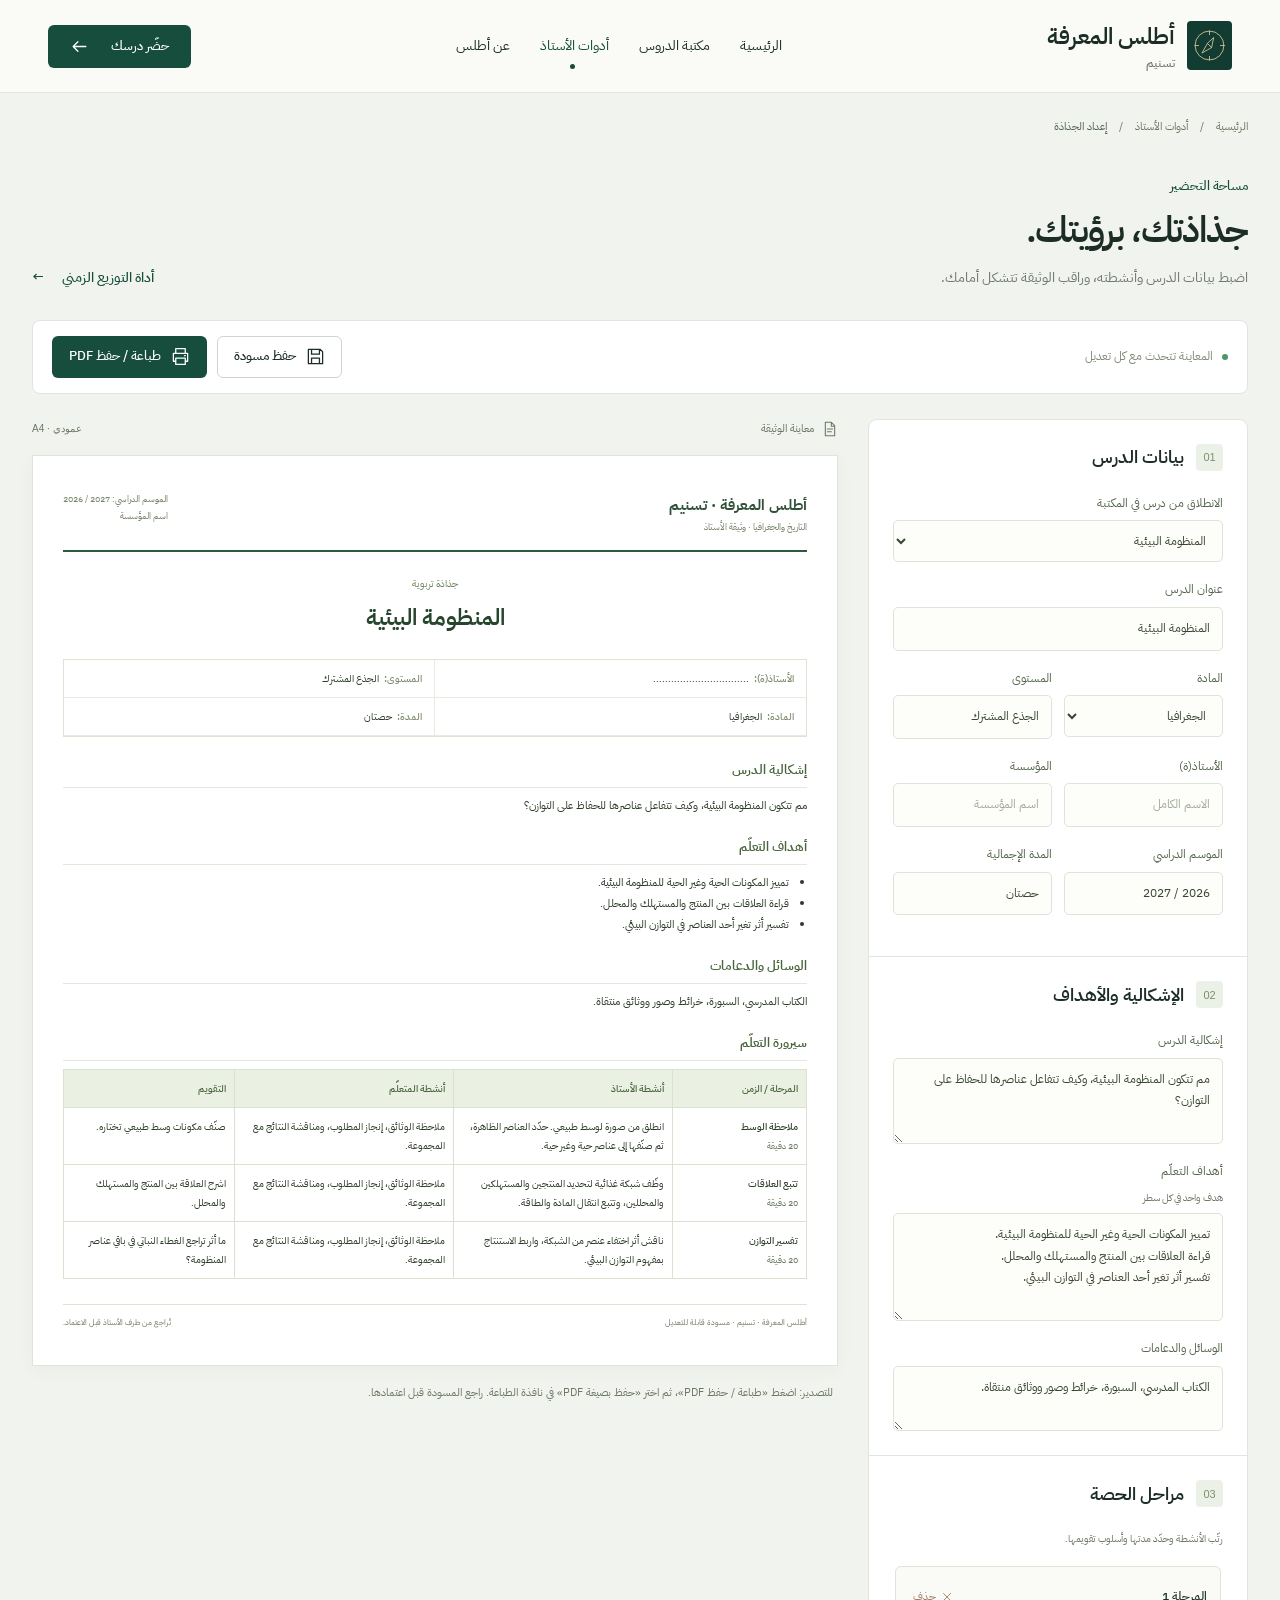
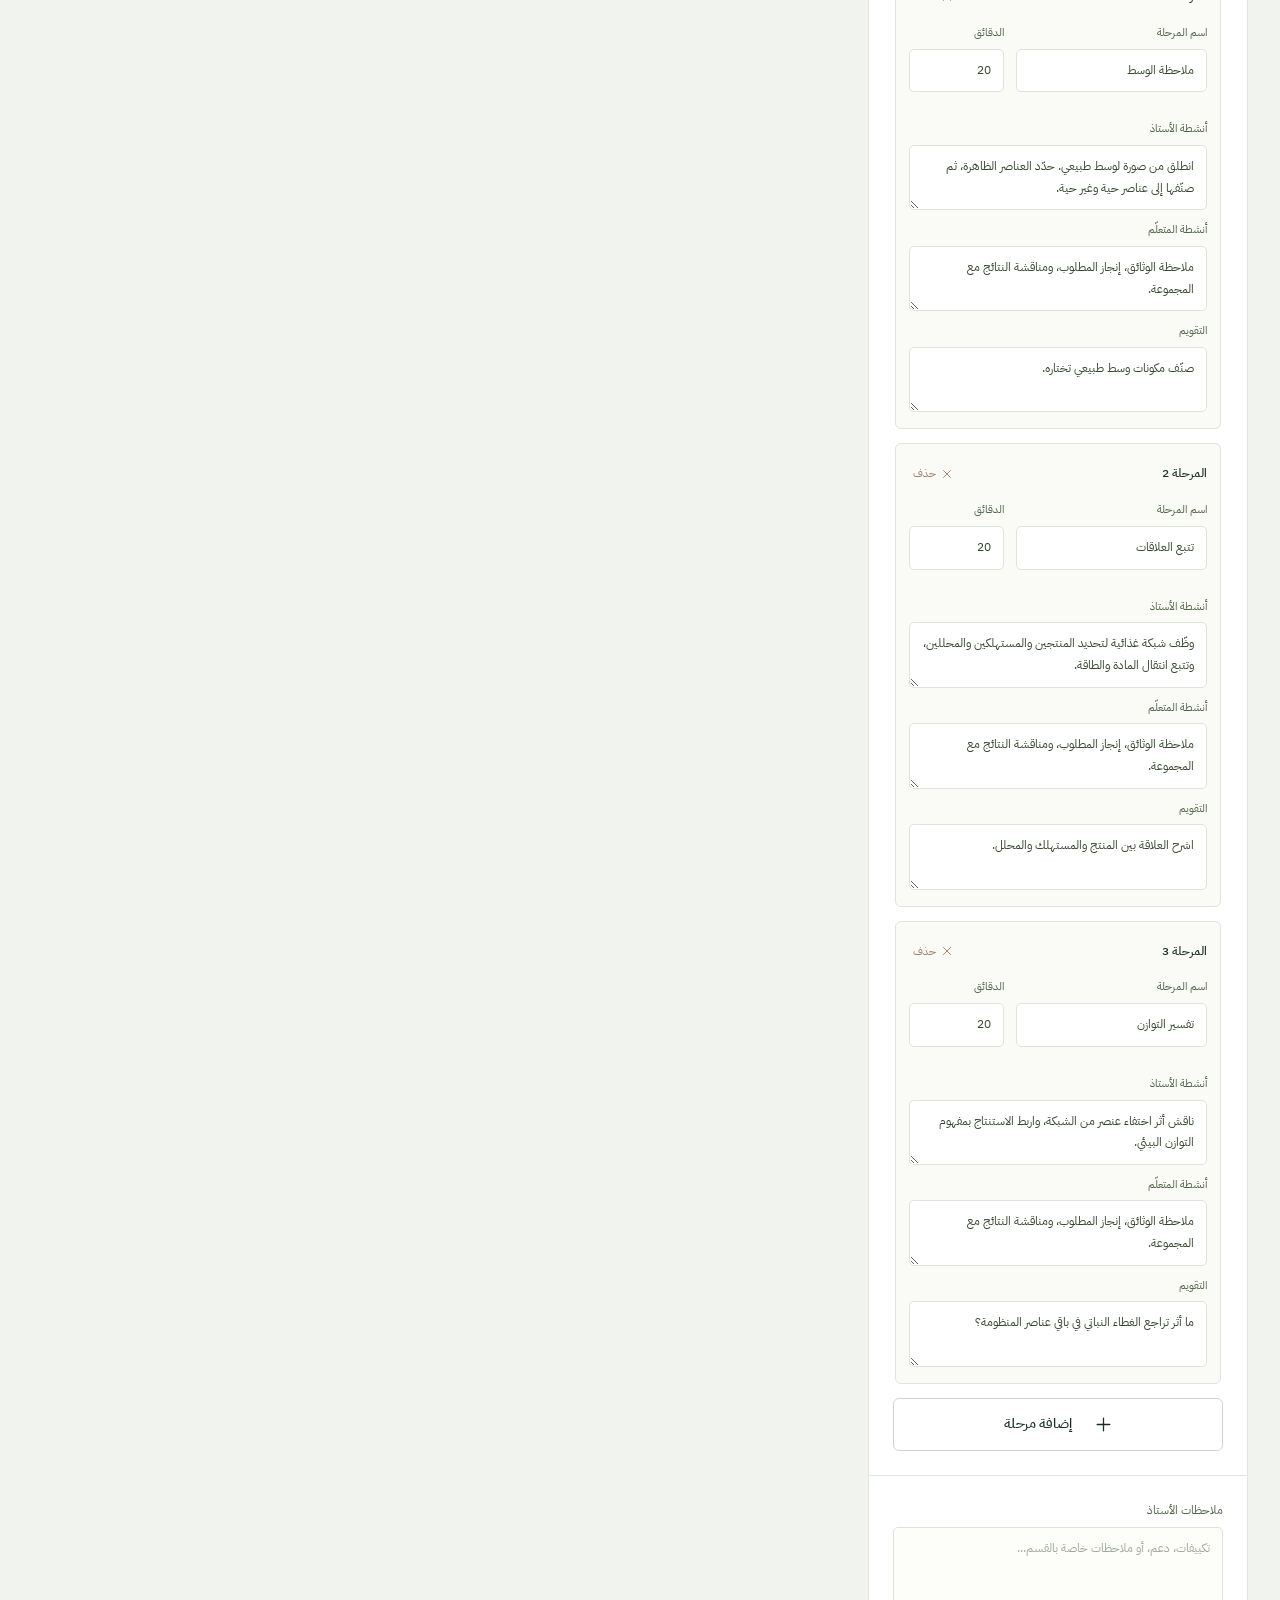
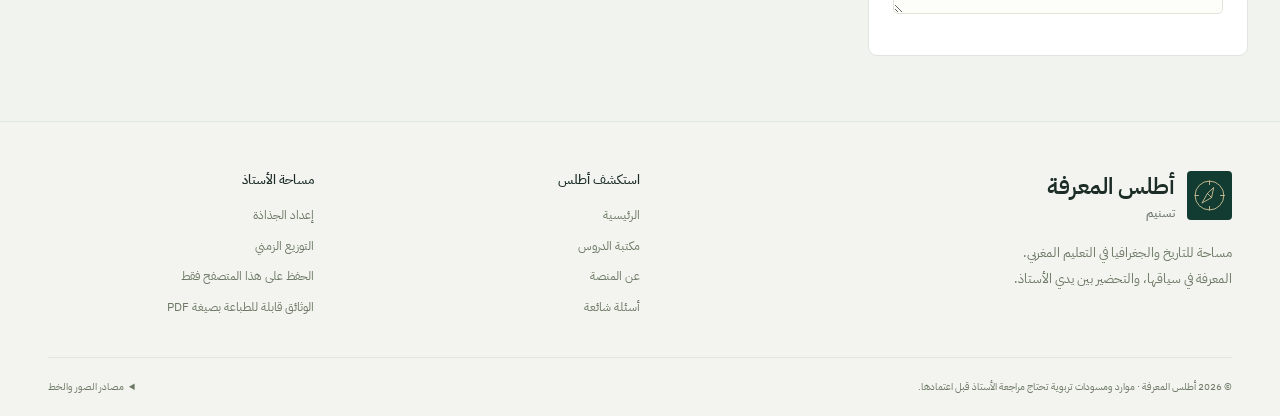
==== commit d6d2df84: "Rebuild the WWII lesson as a document-based lesson and add the name Tasnim Lesson now follows the Mo" ====
--- a/atlas-almaarifa/fiche.html
+++ b/atlas-almaarifa/fiche.html
@@ -1,4 +1,4 @@
-<!doctype html><html lang="ar" dir="rtl"><head><meta charset="utf-8"><meta name="viewport" content="width=device-width,initial-scale=1"><title>إعداد الجذاذة — أطلس المعرفة</title><link rel="icon" href="assets/favicon.svg"><link rel="stylesheet" href="styles.css"><script src="data.js" defer></script><script src="app.js" defer></script><script src="studio.js" defer></script></head>
+<!doctype html><html lang="ar" dir="rtl"><head><meta charset="utf-8"><meta name="viewport" content="width=device-width,initial-scale=1"><title>إعداد الجذاذة — أطلس المعرفة · تسنيم</title><link rel="icon" href="assets/favicon.svg"><link rel="stylesheet" href="styles.css"><script src="data.js" defer></script><script src="app.js" defer></script><script src="studio.js" defer></script></head>
 <body data-page="fiche" class="studio-body"><a class="skip-link" href="#main">تجاوز إلى المحتوى</a><header id="siteHeader"></header><main id="main" class="studio-main container">
 <nav class="breadcrumbs" aria-label="مسار الصفحة"><a href="index.html">الرئيسية</a><span>/</span><span>أدوات الأستاذ</span><span>/</span><span>إعداد الجذاذة</span></nav>
 <div class="studio-heading"><div><p class="eyebrow">مساحة التحضير</p><h1>جذاذتك، برؤيتك.</h1><p>اضبط بيانات الدرس وأنشطته، وراقب الوثيقة تتشكل أمامك.</p></div><a href="schedule.html" class="text-link">أداة التوزيع الزمني <span>←</span></a></div>
--- a/atlas-almaarifa/styles.css
+++ b/atlas-almaarifa/styles.css
@@ -12,7 +12,7 @@
 .skip-link{position:fixed;top:-90px;right:12px;padding:12px 25px;background:var(--deep);color:white;z-index:200}.skip-link:focus{top:8px}
 .announcement{background:var(--deep);color:#e7ece7;font-size:11px;letter-spacing:.1px}.announcement .container{display:flex;justify-content:space-between;padding-block:7px}
 #siteHeader{background:rgba(250,249,245,.98);border-bottom:1px solid var(--line);position:relative;z-index:40}.header-inner{height:92px;display:flex;align-items:center;justify-content:space-between;gap:22px}
-.brand{display:inline-flex;align-items:center;gap:12px;flex-shrink:0}.brand-mark{width:45px;height:49px;background:var(--deep);border-radius:4px;display:grid;place-items:center;color:#e1cca0}.brand-mark svg{width:33px;height:33px;stroke-width:1.2}.brand strong{font-size:23px;font-weight:600;display:block;line-height:1.5}.brand small{display:block;font-family:Arial,sans-serif;font-size:8px;letter-spacing:3.4px;font-weight:500;color:var(--muted)}
+.brand{display:inline-flex;align-items:center;gap:12px;flex-shrink:0}.brand-mark{width:45px;height:49px;background:var(--deep);border-radius:4px;display:grid;place-items:center;color:#e1cca0}.brand-mark svg{width:33px;height:33px;stroke-width:1.2}.brand strong{font-size:23px;font-weight:600;display:block;line-height:1.5}.brand small{display:block;font-size:12px;letter-spacing:0;font-weight:500;color:var(--muted);line-height:1.4}
 .nav-links{display:flex;align-items:center;gap:30px;font-size:14px}.nav-links>a{padding-block:33px;position:relative;transition:color .2s}.nav-links>a:hover,.nav-links>a[aria-current=page]{color:var(--green)}.nav-links>a[aria-current=page]:after{content:"";position:absolute;bottom:23px;width:5px;height:5px;right:50%;border-radius:50%;background:var(--green)}
 .menu-toggle{display:none;border:0;background:transparent;padding:8px}.header-cta{font-size:13px!important;min-height:43px!important;padding:9px 21px!important}
 .button{display:inline-flex;align-items:center;justify-content:center;gap:22px;padding:13px 24px;min-height:53px;border:1px solid transparent;border-radius:6px;font-weight:500;font-size:14px;line-height:1.6;transition:background .2s,transform .2s,border-color .2s}.button svg{width:19px;height:19px}.primary{background:var(--green);color:white}.primary:hover{background:#0e392c;transform:translateY(-2px)}.outline{border-color:#cdd6cd;background:transparent}.outline:hover{background:#ecf0e9;border-color:#7d9c8e}.light-button{background:#f4f0e3;color:var(--deep)}.light-button:hover{background:white}.button-row{display:flex;gap:12px;align-items:center;flex-wrap:wrap}.text-link{display:inline-flex;align-items:center;gap:18px;font-size:14px;font-weight:500;color:var(--green)}.text-link:hover{text-decoration:underline;text-underline-offset:6px}.compact{min-height:42px;padding:9px 16px;font-size:13px;gap:10px}.full-width{width:100%}
